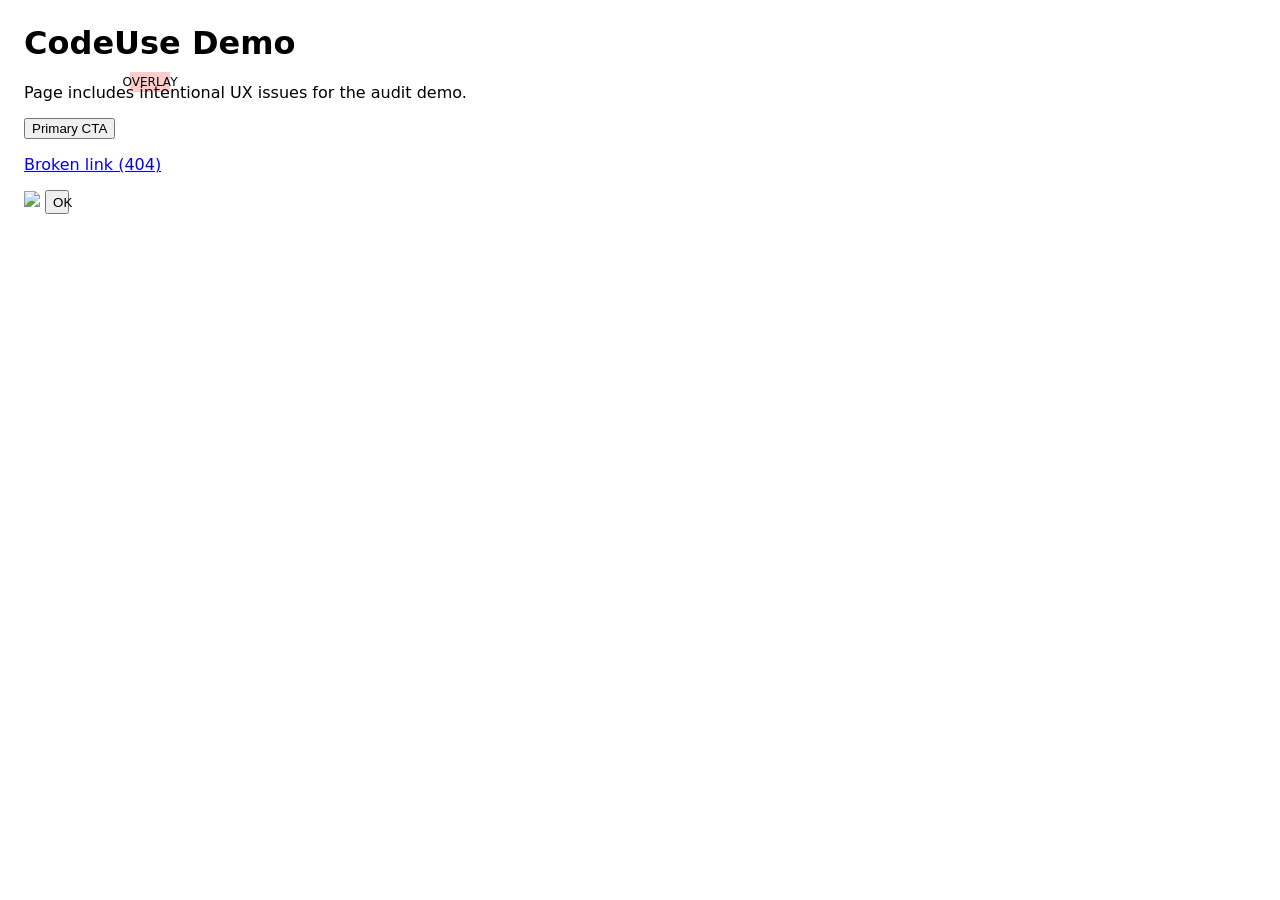
==== demo/site/index.html @ 2570fe81 "Enhance Playwright actions with optional slow motion and add comprehensive demo instructions" ====
<!doctype html>
<html>
<head>
  <meta charset="utf-8" />
  <title>CodeUse Demo Page</title>
  <link rel="stylesheet" href="styles.css" />
</head>
<body>
  <h1>CodeUse Demo</h1>
  <p>Page includes intentional UX issues for the audit demo.</p>

  <button id="btn1" class="cta">Primary CTA</button>
  <div class="overlay">overlay</div>

  <p><a href="/dead-link-404">Broken link (404)</a></p>
  <img src="https://via.placeholder.com/150">

  <button class="tiny-btn">OK</button>

  <script>
    // Uncomment to add a console error example:
    // console.error("Demo console error for testing");
  </script>
</body>
</html>
---- demo/site/styles.css ----
body {
  font-family: system-ui, sans-serif;
  margin: 24px;
}

.cta {
  transform: scale(1.00);
  transition: transform 75ms linear;
}

.cta:hover {
  transform: scale(1.02);
}

.tiny-btn {
  width: 24px;
  height: 24px;
}

.overlay {
  position: absolute;
  top: 72px;
  left: 130px;
  width: 40px;
  height: 20px;
  background: rgba(255, 0, 0, 0.2);
  pointer-events: none;
  display: flex;
  align-items: center;
  justify-content: center;
  font-size: 12px;
  text-transform: uppercase;
}
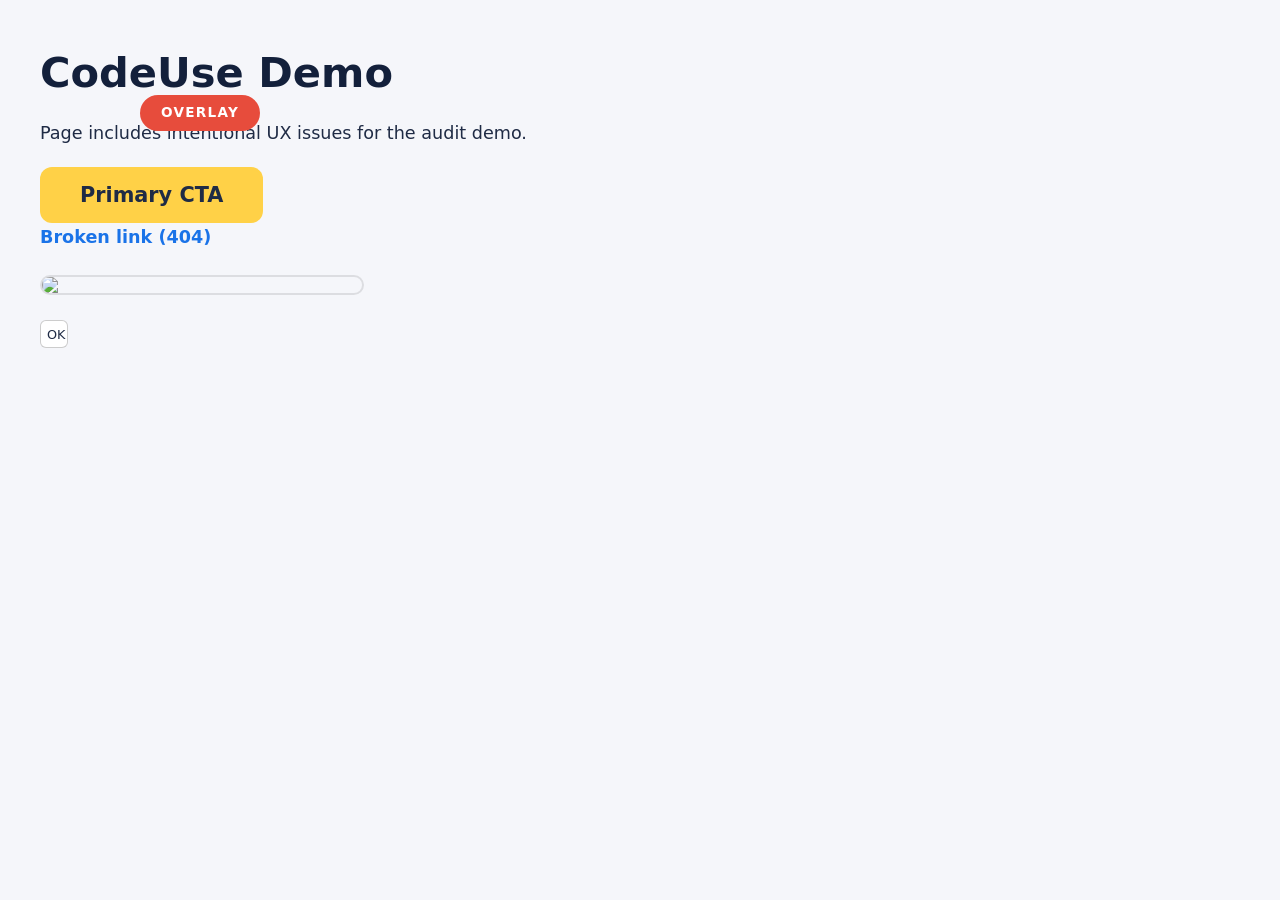
==== commit 21cee412: "Demo preparation commit" ====
--- a/demo/site/index.html
+++ b/demo/site/index.html
@@ -18,8 +18,12 @@
   <button class="tiny-btn">OK</button>
 
   <script>
-    // Uncomment to add a console error example:
-    // console.error("Demo console error for testing");
+    const trackedButtons = document.querySelectorAll("button");
+    trackedButtons.forEach((btn) => {
+      btn.addEventListener("click", () => {
+        btn.classList.add("clicked");
+      });
+    });
   </script>
 </body>
 </html>
--- a/demo/site/styles.css
+++ b/demo/site/styles.css
@@ -1,9 +1,49 @@
 body {
-  font-family: system-ui, sans-serif;
-  margin: 24px;
+  margin: 40px;
+  font-family: "Segoe UI", "Inter", system-ui, -apple-system, sans-serif;
+  font-size: 18px;
+  line-height: 1.6;
+  background: #f5f6fa;
+  color: #1f2b45;
+}
+
+h1 {
+  font-size: 2.6rem;
+  margin-bottom: 0.75rem;
+  color: #13203b;
+}
+
+p {
+  margin: 0 0 1.25rem;
+  max-width: 62ch;
+  font-size: 1.1rem;
+}
+
+a {
+  color: #1a73e8;
+  font-weight: 600;
+  text-decoration: none;
+}
+
+a:hover {
+  text-decoration: underline;
+}
+
+button {
+  font-family: inherit;
+  border: none;
 }
 
 .cta {
+  display: inline-flex;
+  align-items: center;
+  justify-content: center;
+  padding: 1rem 2.5rem;
+  font-size: 1.3rem;
+  font-weight: 700;
+  border-radius: 12px;
+  background: #ffd147;
+  color: #1f2b45;
   transform: scale(1.00);
   transition: transform 75ms linear;
 }
@@ -13,21 +53,44 @@
 }
 
 .tiny-btn {
-  width: 24px;
-  height: 24px;
+  width: 28px;
+  height: 28px;
+  border-radius: 6px;
+  border: 1px solid rgba(0, 0, 0, 0.2);
+  background: #ffffff;
+  color: #1f2b45;
+  font-size: 0.8rem;
+}
+
+.clicked:focus,
+.clicked {
+  background: #1a73e8;
+  color: #ffffff;
+}
+
+img {
+  display: block;
+  margin: 1.5rem 0;
+  max-width: min(320px, 80vw);
+  border-radius: 12px;
+  border: 2px solid rgba(0, 0, 0, 0.1);
 }
 
 .overlay {
   position: absolute;
-  top: 72px;
-  left: 130px;
-  width: 40px;
-  height: 20px;
-  background: rgba(255, 0, 0, 0.2);
+  top: 95px;
+  left: 140px;
+  width: 120px;
+  height: 36px;
+  background: #e74c3c;
+  color: #ffffff;
   pointer-events: none;
   display: flex;
   align-items: center;
   justify-content: center;
-  font-size: 12px;
+  font-size: 0.85rem;
+  font-weight: 700;
   text-transform: uppercase;
+  letter-spacing: 0.08rem;
+  border-radius: 18px;
 }
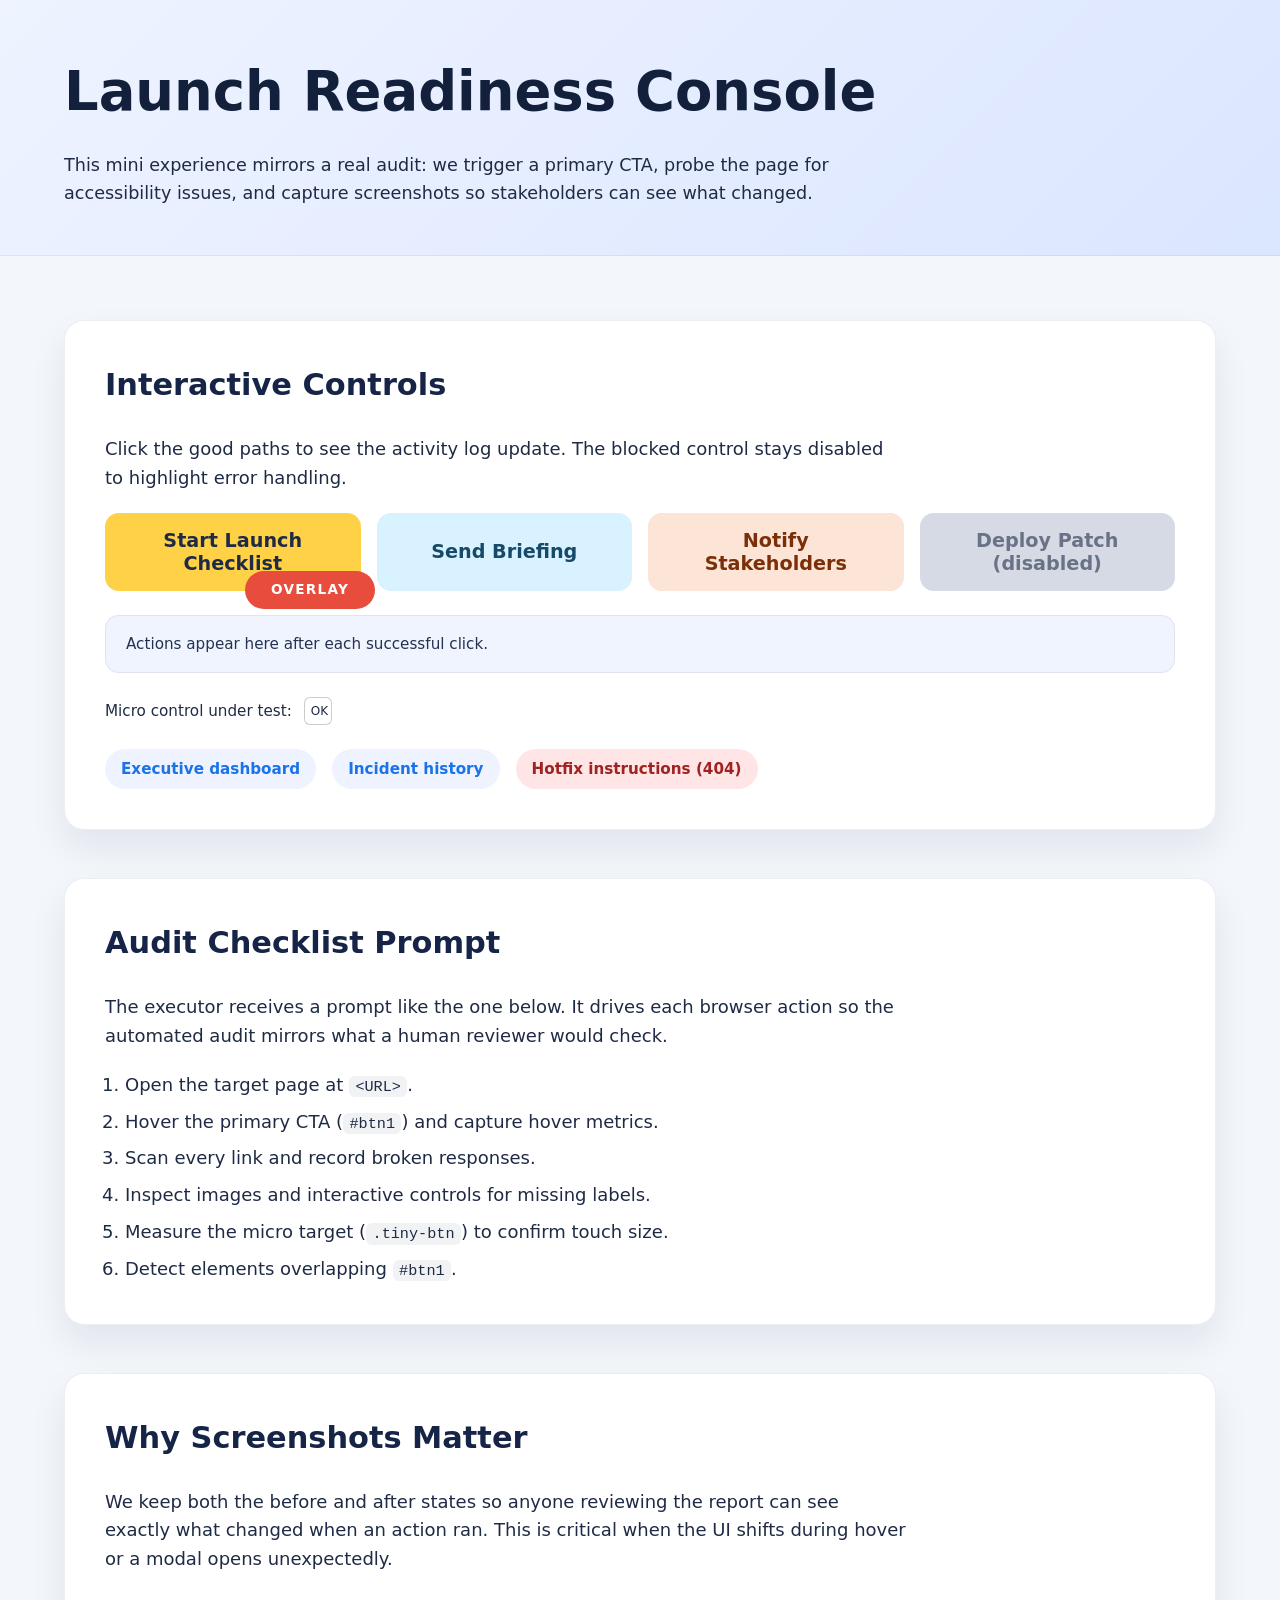
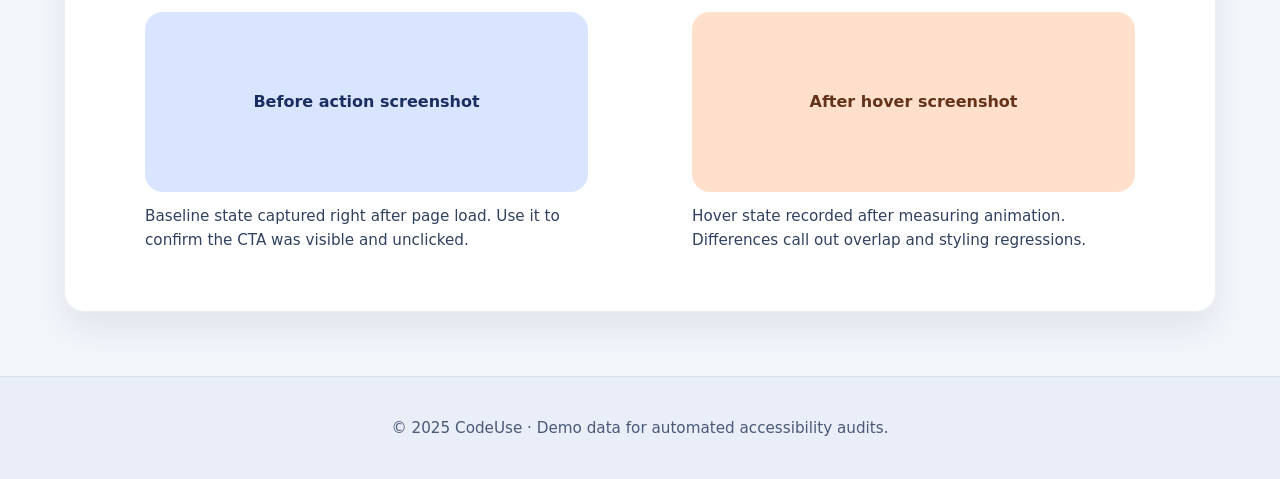
==== commit 2cacb0f5: "Demo preparation almost complete cli fixed to call execute and show what is left is deciding what we" ====
--- a/demo/site/index.html
+++ b/demo/site/index.html
@@ -1,27 +1,104 @@
 <!doctype html>
-<html>
+<html lang="en">
 <head>
   <meta charset="utf-8" />
-  <title>CodeUse Demo Page</title>
+  <title>CodeUse Audit Demo</title>
   <link rel="stylesheet" href="styles.css" />
 </head>
 <body>
-  <h1>CodeUse Demo</h1>
-  <p>Page includes intentional UX issues for the audit demo.</p>
+  <header class="hero">
+    <h1>Launch Readiness Console</h1>
+    <p>
+      This mini experience mirrors a real audit: we trigger a primary CTA, probe the page for
+      accessibility issues, and capture screenshots so stakeholders can see what changed.
+    </p>
+  </header>
 
-  <button id="btn1" class="cta">Primary CTA</button>
-  <div class="overlay">overlay</div>
+  <main>
+    <section class="panel actions">
+      <h2>Interactive Controls</h2>
+      <p>
+        Click the good paths to see the activity log update. The blocked control stays disabled to
+        highlight error handling.
+      </p>
+      <div class="controls">
+        <button id="btn1" class="cta">Start Launch Checklist</button>
+        <div class="overlay">overlay</div>
 
-  <p><a href="/dead-link-404">Broken link (404)</a></p>
-  <img src="https://via.placeholder.com/150">
+        <button class="cta secondary" data-action="briefing">Send Briefing</button>
+        <button class="cta tertiary" data-action="notify">Notify Stakeholders</button>
+        <button class="cta disabled" aria-disabled="true">Deploy Patch (disabled)</button>
+      </div>
+      <div class="activity-log" id="activity-log">
+        Actions appear here after each successful click.
+      </div>
+      <div class="tiny-zone">
+        <span>Micro control under test:</span>
+        <button class="tiny-btn">OK</button>
+      </div>
+      <div class="links">
+        <a class="working" href="https://www.example.com/dashboard">Executive dashboard</a>
+        <a class="working" href="https://status.example.com/incidents">Incident history</a>
+        <a class="broken" href="/dead-link-404">Hotfix instructions (404)</a>
+      </div>
+    </section>
 
-  <button class="tiny-btn">OK</button>
+    <section class="panel prompt">
+      <h2>Audit Checklist Prompt</h2>
+      <p>
+        The executor receives a prompt like the one below. It drives each browser action so the
+        automated audit mirrors what a human reviewer would check.
+      </p>
+      <ol>
+        <li>Open the target page at <code>&lt;URL&gt;</code>.</li>
+        <li>Hover the primary CTA (<code>#btn1</code>) and capture hover metrics.</li>
+        <li>Scan every link and record broken responses.</li>
+        <li>Inspect images and interactive controls for missing labels.</li>
+        <li>Measure the micro target (<code>.tiny-btn</code>) to confirm touch size.</li>
+        <li>Detect elements overlapping <code>#btn1</code>.</li>
+      </ol>
+    </section>
+
+    <section class="panel evidence">
+      <h2>Why Screenshots Matter</h2>
+      <p>
+        We keep both the before and after states so anyone reviewing the report can see exactly what
+        changed when an action ran. This is critical when the UI shifts during hover or a modal
+        opens unexpectedly.
+      </p>
+      <div class="evidence-grid">
+        <figure>
+          <div class="shot-placeholder before">Before action screenshot</div>
+          <figcaption>
+            Baseline state captured right after page load. Use it to confirm the CTA was visible and
+            unclicked.
+          </figcaption>
+        </figure>
+        <figure>
+          <div class="shot-placeholder after">After hover screenshot</div>
+          <figcaption>
+            Hover state recorded after measuring animation. Differences call out overlap and styling
+            regressions.
+          </figcaption>
+        </figure>
+      </div>
+    </section>
+  </main>
+
+  <footer>
+    <p>© 2025 CodeUse · Demo data for automated accessibility audits.</p>
+  </footer>
 
   <script>
     const trackedButtons = document.querySelectorAll("button");
     trackedButtons.forEach((btn) => {
       btn.addEventListener("click", () => {
+        if (btn.hasAttribute("aria-disabled")) return;
         btn.classList.add("clicked");
+        const log = document.getElementById("activity-log");
+        if (!log) return;
+        const label = btn.dataset.action || btn.textContent?.trim() || "Action";
+        log.textContent = `${label} recorded at ${new Date().toLocaleTimeString()}`;
       });
     });
   </script>
--- a/demo/site/styles.css
+++ b/demo/site/styles.css
@@ -1,22 +1,10 @@
 body {
-  margin: 40px;
+  margin: 0;
   font-family: "Segoe UI", "Inter", system-ui, -apple-system, sans-serif;
   font-size: 18px;
   line-height: 1.6;
-  background: #f5f6fa;
+  background: #f3f6fb;
   color: #1f2b45;
-}
-
-h1 {
-  font-size: 2.6rem;
-  margin-bottom: 0.75rem;
-  color: #13203b;
-}
-
-p {
-  margin: 0 0 1.25rem;
-  max-width: 62ch;
-  font-size: 1.1rem;
 }
 
 a {
@@ -32,6 +20,60 @@
 button {
   font-family: inherit;
   border: none;
+  cursor: pointer;
+}
+
+.hero {
+  padding: 3rem clamp(2rem, 5vw, 4rem);
+  background: linear-gradient(135deg, #eef3ff, #dbe6ff);
+  border-bottom: 1px solid rgba(26, 43, 69, 0.08);
+}
+
+.hero h1 {
+  margin: 0;
+  font-size: clamp(2.6rem, 6vw, 3.4rem);
+  color: #13203b;
+}
+
+.hero p {
+  margin: 1rem 0 0;
+  max-width: 70ch;
+  font-size: 1.1rem;
+}
+
+main {
+  padding: clamp(2.5rem, 5vw, 4rem);
+  display: grid;
+  gap: clamp(2rem, 4vw, 3rem);
+  max-width: 1200px;
+  margin: 0 auto;
+}
+
+.panel {
+  background: #ffffff;
+  border-radius: 20px;
+  padding: clamp(1.8rem, 4vw, 2.5rem);
+  box-shadow: 0 18px 36px rgba(19, 32, 59, 0.08);
+  border: 1px solid rgba(26, 43, 69, 0.08);
+}
+
+.panel h2 {
+  margin-top: 0;
+  font-size: 1.9rem;
+  color: #162547;
+}
+
+.panel p {
+  margin: 0 0 1.25rem;
+  max-width: 70ch;
+}
+
+.actions .controls {
+  position: relative;
+  display: grid;
+  gap: 1rem;
+  grid-template-columns: repeat(auto-fit, minmax(220px, 1fr));
+  margin-bottom: 1.5rem;
 }
 
 .cta {
@@ -39,17 +81,75 @@
   align-items: center;
   justify-content: center;
   padding: 1rem 2.5rem;
-  font-size: 1.3rem;
+  font-size: 1.2rem;
   font-weight: 700;
-  border-radius: 12px;
+  border-radius: 14px;
   background: #ffd147;
   color: #1f2b45;
   transform: scale(1.00);
-  transition: transform 75ms linear;
+  transition: transform 75ms linear, background 0.2s ease;
 }
 
 .cta:hover {
   transform: scale(1.02);
+}
+
+.cta.secondary {
+  background: #d9f2ff;
+  color: #164a68;
+}
+
+.cta.tertiary {
+  background: #fce4d6;
+  color: #7a2f09;
+}
+
+.cta.disabled {
+  background: #d6dae4;
+  color: #697286;
+  cursor: not-allowed;
+}
+
+.clicked:focus,
+.clicked {
+  background: #1a73e8;
+  color: #ffffff;
+}
+
+.overlay {
+  position: absolute;
+  top: 58px;
+  left: 140px;
+  width: 130px;
+  height: 38px;
+  background: #e74c3c;
+  color: #ffffff;
+  pointer-events: none;
+  display: flex;
+  align-items: center;
+  justify-content: center;
+  font-size: 0.85rem;
+  font-weight: 700;
+  text-transform: uppercase;
+  letter-spacing: 0.08rem;
+  border-radius: 20px;
+}
+
+.activity-log {
+  background: #f0f4ff;
+  border: 1px solid rgba(26, 43, 69, 0.08);
+  border-radius: 14px;
+  padding: 1rem 1.25rem;
+  font-size: 0.95rem;
+  color: #243250;
+}
+
+.tiny-zone {
+  display: flex;
+  align-items: center;
+  gap: 0.75rem;
+  margin: 1.5rem 0;
+  font-size: 0.95rem;
 }
 
 .tiny-btn {
@@ -59,38 +159,91 @@
   border: 1px solid rgba(0, 0, 0, 0.2);
   background: #ffffff;
   color: #1f2b45;
-  font-size: 0.8rem;
-}
-
-.clicked:focus,
-.clicked {
-  background: #1a73e8;
-  color: #ffffff;
-}
-
-img {
-  display: block;
-  margin: 1.5rem 0;
-  max-width: min(320px, 80vw);
-  border-radius: 12px;
-  border: 2px solid rgba(0, 0, 0, 0.1);
-}
-
-.overlay {
-  position: absolute;
-  top: 95px;
-  left: 140px;
-  width: 120px;
-  height: 36px;
-  background: #e74c3c;
-  color: #ffffff;
-  pointer-events: none;
+  font-size: 0.75rem;
+}
+
+.links {
+  display: flex;
+  flex-wrap: wrap;
+  gap: 1rem;
+}
+
+.links a {
+  padding: 0.5rem 1rem;
+  border-radius: 999px;
+  background: #eef3ff;
+  font-size: 0.95rem;
+}
+
+.links a.broken {
+  background: #ffe5e5;
+  color: #a02222;
+}
+
+.prompt ol {
+  margin: 0;
+  padding-left: 1.25rem;
+  display: grid;
+  gap: 0.5rem;
+}
+
+.prompt code {
+  background: rgba(26, 43, 69, 0.06);
+  padding: 0.1rem 0.4rem;
+  border-radius: 6px;
+  font-size: 0.95rem;
+}
+
+.evidence-grid {
+  display: grid;
+  gap: 1.5rem;
+  grid-template-columns: repeat(auto-fit, minmax(240px, 1fr));
+}
+
+.shot-placeholder {
+  height: 180px;
+  border-radius: 18px;
   display: flex;
   align-items: center;
   justify-content: center;
-  font-size: 0.85rem;
   font-weight: 700;
-  text-transform: uppercase;
-  letter-spacing: 0.08rem;
-  border-radius: 18px;
-}
+  font-size: 1rem;
+}
+
+.shot-placeholder.before {
+  background: #d9e4ff;
+  color: #1a2e60;
+}
+
+.shot-placeholder.after {
+  background: #ffe0cc;
+  color: #63331a;
+}
+
+.evidence figcaption {
+  font-size: 0.95rem;
+  color: #304160;
+  margin-top: 0.75rem;
+}
+
+footer {
+  padding: 1.5rem;
+  text-align: center;
+  font-size: 0.95rem;
+  color: #4b5878;
+  background: #e9eef9;
+  border-top: 1px solid rgba(26, 43, 69, 0.08);
+}
+
+@media (max-width: 720px) {
+  .overlay {
+    top: 110px;
+    left: 50%;
+    transform: translateX(-50%);
+  }
+
+  .links {
+    flex-direction: column;
+    align-items: flex-start;
+  }
+}
